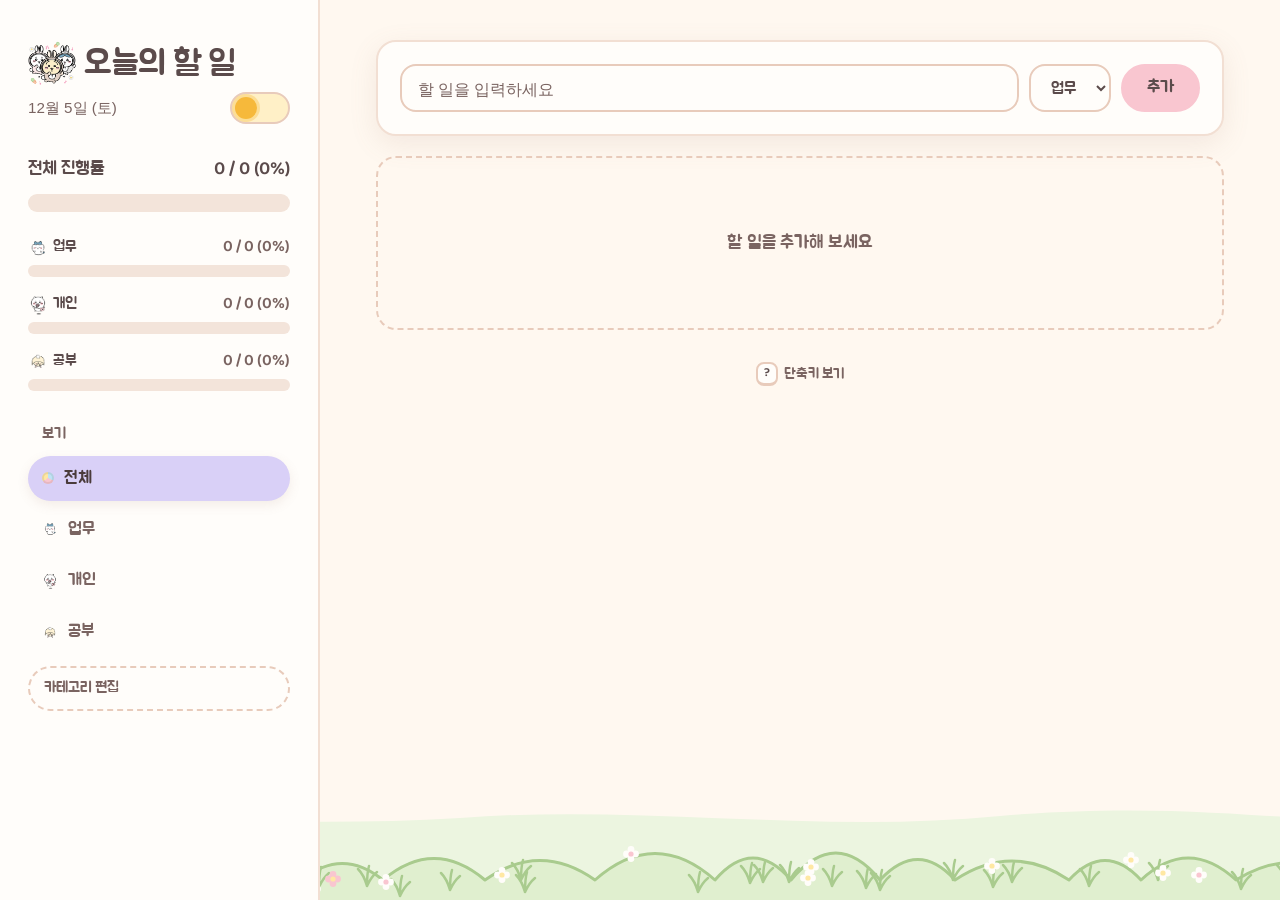
==== web_version/index.html @ c6fe7695 "할 일 관리 앱 v1.1 Co-Authored-By: Claude Opus 5.5 <noreply@anthropic.com>" ====
<!-- Created: 2026-11-02 15:47 -->
<!DOCTYPE html>
<html lang="ko">
<head>
  <meta charset="UTF-8">
  <meta name="viewport" content="width=device-width, initial-scale=1.0">
  <title>오늘의 할 일</title>
  <link rel="stylesheet" href="style.css">
  <!-- 새로고침 때 낮 화면이 번쩍이지 않도록 저장된 테마를 먼저 적용 -->
  <script>
    try {
      if (JSON.parse(localStorage.getItem("todo-app:v1")).settings.theme === "night") {
        document.documentElement.dataset.theme = "night";
      }
    } catch (e) {}
  </script>
</head>
<body>
  <!-- 밤하늘 장식 (화면 뒤, 클릭·스크린 리더 대상 아님) -->
  <div class="sky" aria-hidden="true">
    <span class="stars"></span>
    <span class="stars stars-twinkle"></span>
    <span class="stars stars-twinkle stars-twinkle-late"></span>
    <span class="moon"></span>
  </div>

  <!-- 낮 풀숲 장식 (화면 아래, 클릭·스크린 리더 대상 아님 · 밤에는 투명) -->
  <div class="meadow" aria-hidden="true">
    <svg class="meadow-art" viewBox="0 0 1440 170" preserveAspectRatio="xMidYMax slice" focusable="false">
      <path d="M0 112 C180 76 360 100 540 88 C720 74 900 104 1080 86 C1260 70 1380 94 1440 88 V180 H0 Z" style="fill:var(--color-meadow-back)"/>
      <path d="M-40 150 Q9 109 58 150 Q118 106 177 150 Q226 108 275 150 Q328 98 382 150 Q422 117 463 150 Q514 107 565 150 Q620 111 675 150 Q735 97 795 150 Q833 106 871 150 Q916 96 960 150 Q998 109 1035 150 Q1092 112 1149 150 Q1185 111 1221 150 Q1268 106 1316 150 Q1372 115 1427 150 Q1482 112 1536 150 V180 H-40 Z" style="fill:var(--color-meadow-front);stroke:var(--color-meadow-line);stroke-width:3;stroke-linejoin:round"/>
      <path d="M332 150 q-3 -11 -9 -17 M332 150 q0 -13 2 -20 M332 150 q4 -9 10 -14 M1092 152 q-3 -11 -9 -17 M1092 152 q0 -13 2 -20 M1092 152 q4 -9 10 -14 M131 151 q-3 -11 -9 -17 M131 151 q0 -13 2 -20 M131 151 q4 -9 10 -14 M399 157 q-3 -11 -9 -17 M399 157 q0 -13 2 -20 M399 157 q4 -9 10 -14 M1238 150 q-3 -11 -9 -17 M1238 150 q0 -13 2 -20 M1238 150 q4 -9 10 -14 M960 160 q-3 -11 -9 -17 M960 160 q0 -13 2 -20 M960 160 q4 -9 10 -14 M912 156 q-3 -11 -9 -17 M912 156 q0 -13 2 -20 M912 156 q4 -9 10 -14 M1073 157 q-3 -11 -9 -17 M1073 157 q0 -13 2 -20 M1073 157 q4 -9 10 -14 M1321 159 q-3 -11 -9 -17 M1321 159 q0 -13 2 -20 M1321 159 q4 -9 10 -14 M1033 150 q-3 -11 -9 -17 M1033 150 q0 -13 2 -20 M1033 150 q4 -9 10 -14 M1366 152 q-3 -11 -9 -17 M1366 152 q0 -13 2 -20 M1366 152 q4 -9 10 -14 M946 158 q-3 -11 -9 -17 M946 158 q0 -13 2 -20 M946 158 q4 -9 10 -14 M843 152 q-3 -11 -9 -17 M843 152 q0 -13 2 -20 M843 152 q4 -9 10 -14 M530 160 q-3 -11 -9 -17 M530 160 q0 -13 2 -20 M530 160 q4 -9 10 -14 M480 166 q-3 -11 -9 -17 M480 166 q0 -13 2 -20 M480 166 q4 -9 10 -14 M601 150 q-3 -11 -9 -17 M601 150 q0 -13 2 -20 M601 150 q4 -9 10 -14 M153 153 q-3 -11 -9 -17 M153 153 q0 -13 2 -20 M153 153 q4 -9 10 -14 M830 153 q-3 -11 -9 -17 M830 153 q0 -13 2 -20 M830 153 q4 -9 10 -14 M605 162 q-3 -11 -9 -17 M605 162 q0 -13 2 -20 M605 162 q4 -9 10 -14 M146 150 q-3 -11 -9 -17 M146 150 q0 -13 2 -20 M146 150 q4 -9 10 -14 M1412 150 q-3 -11 -9 -17 M1412 150 q0 -13 2 -20 M1412 150 q4 -9 10 -14 M447 156 q-3 -11 -9 -17 M447 156 q0 -13 2 -20 M447 156 q4 -9 10 -14 M117 165 q-3 -11 -9 -17 M117 165 q0 -13 2 -20 M117 165 q4 -9 10 -14 M778 162 q-3 -11 -9 -17 M778 162 q0 -13 2 -20 M778 162 q4 -9 10 -14 M869 152 q-3 -11 -9 -17 M869 152 q0 -13 2 -20 M869 152 q4 -9 10 -14 M1169 156 q-3 -11 -9 -17 M1169 156 q0 -13 2 -20 M1169 156 q4 -9 10 -14" style="fill:none;stroke:var(--color-meadow-line);stroke-width:2.5;stroke-linecap:round"/>
      <g style="fill:var(--color-meadow-flower)"><circle cx="582" cy="140.5" r="3.4"/><circle cx="586.5" cy="145" r="3.4"/><circle cx="582" cy="149.5" r="3.4"/><circle cx="577.5" cy="145" r="3.4"/></g><circle cx="582" cy="145" r="2.6" style="fill:var(--color-study)"/><g style="fill:var(--color-meadow-flower)"><circle cx="711" cy="119.5" r="3.4"/><circle cx="715.5" cy="124" r="3.4"/><circle cx="711" cy="128.5" r="3.4"/><circle cx="706.5" cy="124" r="3.4"/></g><circle cx="711" cy="124" r="2.6" style="fill:var(--color-personal)"/><g style="fill:var(--color-meadow-flower)"><circle cx="305" cy="134.5" r="3.4"/><circle cx="309.5" cy="139" r="3.4"/><circle cx="305" cy="143.5" r="3.4"/><circle cx="300.5" cy="139" r="3.4"/></g><circle cx="305" cy="139" r="2.6" style="fill:var(--color-study)"/><g style="fill:var(--color-meadow-flower)"><circle cx="52" cy="122.5" r="3.4"/><circle cx="56.5" cy="127" r="3.4"/><circle cx="52" cy="131.5" r="3.4"/><circle cx="47.5" cy="127" r="3.4"/></g><circle cx="52" cy="127" r="2.6" style="fill:var(--color-personal)"/><g style="fill:var(--color-meadow-flower)"><circle cx="393" cy="154.5" r="3.4"/><circle cx="397.5" cy="159" r="3.4"/><circle cx="393" cy="163.5" r="3.4"/><circle cx="388.5" cy="159" r="3.4"/></g><circle cx="393" cy="159" r="2.6" style="fill:var(--color-study)"/><g style="fill:var(--color-meadow-flower)"><circle cx="1072" cy="131.5" r="3.4"/><circle cx="1076.5" cy="136" r="3.4"/><circle cx="1072" cy="140.5" r="3.4"/><circle cx="1067.5" cy="136" r="3.4"/></g><circle cx="1072" cy="136" r="2.6" style="fill:var(--color-study)"/><g style="fill:var(--color-meadow-flower)"><circle cx="888" cy="143.5" r="3.4"/><circle cx="892.5" cy="148" r="3.4"/><circle cx="888" cy="152.5" r="3.4"/><circle cx="883.5" cy="148" r="3.4"/></g><circle cx="888" cy="148" r="2.6" style="fill:var(--color-study)"/><g style="fill:var(--color-meadow-flower)"><circle cx="891" cy="132.5" r="3.4"/><circle cx="895.5" cy="137" r="3.4"/><circle cx="891" cy="141.5" r="3.4"/><circle cx="886.5" cy="137" r="3.4"/></g><circle cx="891" cy="137" r="2.6" style="fill:var(--color-study)"/><g style="fill:var(--color-meadow-flower)"><circle cx="1243" cy="138.5" r="3.4"/><circle cx="1247.5" cy="143" r="3.4"/><circle cx="1243" cy="147.5" r="3.4"/><circle cx="1238.5" cy="143" r="3.4"/></g><circle cx="1243" cy="143" r="2.6" style="fill:var(--color-study)"/><g style="fill:var(--color-personal)"><circle cx="413" cy="144.5" r="3.4"/><circle cx="417.5" cy="149" r="3.4"/><circle cx="413" cy="153.5" r="3.4"/><circle cx="408.5" cy="149" r="3.4"/></g><circle cx="413" cy="149" r="2.6" style="fill:var(--color-study)"/><g style="fill:var(--color-meadow-flower)"><circle cx="1211" cy="125.5" r="3.4"/><circle cx="1215.5" cy="130" r="3.4"/><circle cx="1211" cy="134.5" r="3.4"/><circle cx="1206.5" cy="130" r="3.4"/></g><circle cx="1211" cy="130" r="2.6" style="fill:var(--color-study)"/><g style="fill:var(--color-meadow-flower)"><circle cx="466" cy="147.5" r="3.4"/><circle cx="470.5" cy="152" r="3.4"/><circle cx="466" cy="156.5" r="3.4"/><circle cx="461.5" cy="152" r="3.4"/></g><circle cx="466" cy="152" r="2.6" style="fill:var(--color-personal)"/><g style="fill:var(--color-meadow-flower)"><circle cx="1279" cy="140.5" r="3.4"/><circle cx="1283.5" cy="145" r="3.4"/><circle cx="1279" cy="149.5" r="3.4"/><circle cx="1274.5" cy="145" r="3.4"/></g><circle cx="1279" cy="145" r="2.6" style="fill:var(--color-personal)"/><g style="fill:var(--color-meadow-flower)"><circle cx="180" cy="123.5" r="3.4"/><circle cx="184.5" cy="128" r="3.4"/><circle cx="180" cy="132.5" r="3.4"/><circle cx="175.5" cy="128" r="3.4"/></g><circle cx="180" cy="128" r="2.6" style="fill:var(--color-study)"/>
    </svg>
  </div>

  <div class="app">
    <!-- 왼쪽 사이드바: 헤더 · 진행률 · 필터 -->
    <aside class="sidebar">
      <header class="app-header">
        <h1 class="app-title"><span class="title-icon" id="title-icon"></span>오늘의 할 일</h1>
        <time class="today" id="today"></time>
        <button type="button" class="theme-switch" id="theme-switch" role="switch"
                aria-checked="false" aria-label="밤 모드">
          <span class="theme-switch-thumb" aria-hidden="true"></span>
        </button>
      </header>

      <section class="progress" aria-labelledby="progress-title">
        <div class="progress-head">
          <h2 class="section-title" id="progress-title">전체 진행률</h2>
          <p class="progress-text" id="progress-text">0 / 0 (0%)</p>
        </div>
        <div class="bar bar-total" role="progressbar" aria-label="전체 진행률"
             aria-valuemin="0" aria-valuemax="100" aria-valuenow="0">
          <div class="bar-fill" id="progress-fill" style="width: 0%"></div>
        </div>

        <ul class="category-progress"></ul>
      </section>

      <nav class="filters" aria-label="카테고리 필터">
        <p class="nav-title" aria-hidden="true">보기</p>
        <button type="button" class="filter-btn is-active" data-filter="all" aria-pressed="true">전체</button>
        <!-- 카테고리 탭은 app.js가 이 버튼 앞에 그린다 -->
        <button type="button" class="filter-edit" id="category-open">카테고리 편집</button>
      </nav>
    </aside>

    <!-- 오른쪽 본문: 입력 · 목록 -->
    <main class="main">
      <div class="main-inner">
        <!-- localStorage를 쓸 수 없을 때만 표시 -->
        <p class="banner" id="storage-banner" role="alert" hidden>이 브라우저에서는 데이터가 저장되지 않습니다</p>

        <section class="card" aria-label="할 일 추가">
          <form class="todo-form" id="todo-form">
            <label for="todo-input" class="visually-hidden">할 일</label>
            <input type="text" id="todo-input" class="todo-input"
                   maxlength="100" placeholder="할 일을 입력하세요" autocomplete="off">

            <label for="todo-category" class="visually-hidden">카테고리</label>
            <select id="todo-category" class="todo-select"></select>

            <button type="submit" class="btn btn-primary">추가</button>
          </form>
        </section>

        <section aria-label="할 일 목록">
          <ul class="todo-list" id="todo-list"></ul>
        </section>
        <button type="button" class="shortcut-hint" id="help-open"><kbd>?</kbd> 단축키 보기</button>

      </div>
    </main>
  </div>

  <!-- 단축키 도움말 (? 키 또는 아래 안내 버튼으로 열기) -->
  <dialog class="help-dialog" id="help-dialog" aria-labelledby="help-title">
    <div class="help-head">
      <h2 class="help-title" id="help-title">키보드 단축키</h2>
      <button type="button" class="btn btn-ghost" id="help-close">닫기</button>
    </div>
    <table class="shortcut-table">
      <thead>
        <tr>
          <th scope="col">키</th>
          <th scope="col">동작</th>
        </tr>
      </thead>
      <tbody id="shortcut-rows"></tbody>
    </table>
  </dialog>

  <!-- 카테고리 편집 (추가·이름 바꾸기·삭제, 최대 5개) -->
  <dialog class="help-dialog category-dialog" id="category-dialog" aria-labelledby="category-title">
    <div class="help-head">
      <h2 class="help-title" id="category-title">카테고리 편집</h2>
      <button type="button" class="btn btn-ghost" id="category-close">닫기</button>
    </div>
    <p class="category-note" id="category-note"></p>
    <ul class="category-list" id="category-list"></ul>
    <form class="category-add" id="category-add-form">
      <label for="category-add-input" class="visually-hidden">새 카테고리 이름</label>
      <input type="text" id="category-add-input" class="todo-input" maxlength="10"
             placeholder="새 카테고리 이름" autocomplete="off">
      <button type="submit" class="btn btn-primary" id="category-add-button">추가</button>
    </form>
    <p class="category-error" id="category-error" role="alert" hidden></p>
  </dialog>

  <!-- 화면 아래 안내들 -->
  <div class="toast-stack">
    <!-- 삭제 되돌리기 (5초) -->
    <div class="toast toast-undo" id="undo-toast" role="status" aria-live="polite" hidden>
      <span>삭제했습니다 ·</span>
      <button type="button" class="toast-button" id="undo-button">되돌리기 (Ctrl+Z)</button>
    </div>
    <!-- 잠깐 보였다 사라지는 안내 (저장 실패 등) -->
    <div class="toast" id="toast" role="status" aria-live="polite" hidden></div>
  </div>

  <script src="app.js" defer></script>
</body>
</html>
---- web_version/style.css ----
/* Created: 2026-11-02 15:47 */

/* 데스크톱 전체 화면용 레이아웃
   - 1024px 이상: 왼쪽 사이드바(헤더·진행률·필터) + 오른쪽 본문(입력·목록)
   - 900~1023px: 사이드바 폭만 줄임
   - 899px 이하: 위에서 아래로 쌓는 한 줄 레이아웃 */

/* ============================================================
   말랑하고 따뜻한 동화풍 테마
   - 색상은 모두 :root 변수(역할 이름). 다크 모드는 이 변수만 덮어쓰면 된다.
   - 글자/배경 조합은 모두 명도 대비 4.5:1 이상.
   ============================================================ */

@font-face {
  font-family: "Jua";
  src: url("fonts/Jua-Regular.woff2") format("woff2");
  font-weight: 400;
  font-style: normal;
  font-display: swap;
}

/* 영문·숫자·기본 문장부호 전용 (Baloo 2 SemiBold를 라틴 범위만 잘라 18KB로 넣었다).
   - Jua(굵기 1개)와 함께 쓰이므로 font-weight 400 자리에 등록한다.
   - size-adjust: Baloo 2는 대문자 높이가 Jua의 영문보다 작아(0.615 vs 0.712em) 키워 맞춘다.
   - ascent/descent/line-gap-override: Baloo 2의 세로 여백(1.6em)이 Jua(1.0em)보다 훨씬 커서
     영문만 있는 줄이 아래로 처지거나 줄 높이가 흔들리지 않도록 Jua와 같게 맞춘다. */
@font-face {
  font-family: "Baloo 2";
  src: url("fonts/Baloo2-SemiBold-Latin.woff2") format("woff2");
  font-weight: 400;
  font-style: normal;
  font-display: swap;
  unicode-range: U+0020-007E, U+00A0-00FF, U+2013-2014, U+2018-201A, U+201C-201E, U+2022, U+2026;
  size-adjust: 108%;
  /* override 값에도 size-adjust가 곱해지므로 1.08로 나눠 둔다 → 실제로 Jua와 같은 0.8em / 0.2em */
  ascent-override: 74.07%;
  descent-override: 18.52%;
  line-gap-override: 0%;
}

/* 할 일 내용용 영문 (Baloo 2 Regular, 라틴 범위만 18KB).
   내용의 한글은 읽기 편한 시스템 고딕(보통 굵기)이므로, 굵기를 맞춰 Regular를 따로 쓴다.
   - size-adjust 110%: 소문자 높이를 시스템 고딕과 맞춘다(Baloo 2는 그대로 쓰면 작아 보인다).
   - override: 시스템 고딕(Mac 기준 0.97em / 0.21em)과 같은 줄 위치가 되도록 1.1로 나눈 값. */
@font-face {
  font-family: "Baloo 2 Text";
  src: url("fonts/Baloo2-Regular-Latin.woff2") format("woff2");
  font-weight: 400;
  font-style: normal;
  font-display: swap;
  unicode-range: U+0020-007E, U+00A0-00FF, U+2013-2014, U+2018-201A, U+201C-201E, U+2022, U+2026;
  size-adjust: 110%;
  ascent-override: 88.18%;
  descent-override: 19.09%;
  line-gap-override: 0%;
}

:root {
  color-scheme: light;

  /* 바탕 */
  --color-bg: #fff8f0;              /* 크림색 페이지 배경 */
  --color-surface: #fffdfa;         /* 카드 */
  --color-surface-soft: #fff1e6;    /* 탭 바탕, 호버 */

  /* 글자 */
  --color-text: #5b4b4b;            /* 본문 (bg 대비 7.8:1) */
  --color-text-muted: #7a6461;      /* 보조 글자 (surface-soft 대비 5.0:1) */
  --color-text-on-accent: #5b4b4b;  /* 분홍 버튼 위 글자 (5.5:1) */
  --color-text-on-category: #4a3b3b;/* 카테고리 배지 위 글자 (7.1:1 이상) */

  /* 선 · 그림자 */
  --color-border: #f2dfd3;
  --color-border-strong: #e8cbbb;   /* 입력창 테두리 */
  --color-shadow: rgba(160, 112, 96, 0.12);

  /* 포인트 */
  --color-accent: #f9c6d0;          /* 연분홍: 주요 버튼, 선택된 탭 */
  --color-accent-hover: #fbd6dd;
  --color-accent-strong: #c9607a;   /* 포커스 링, 체크박스 (글자 아님, 3:1 이상) */
  --color-on-accent-strong: #ffffff;/* 체크 표시 */

  /* 카테고리 (진행 막대·배지 공통) */
  --color-work: #bfe3f5;            /* 하늘색 */
  --color-personal: #f9c6d0;        /* 연분홍 */
  --color-study: #ffe8a3;           /* 버터 노랑 */
  --color-extra1: #ffd6b8;          /* 새 카테고리 1 (살구) */
  --color-extra2: #cfe5c4;          /* 새 카테고리 2 (세이지) */

  /* 진행 막대 */
  --color-progress-track: #f3e4da;
  --color-progress-fill: #f4a9ba;   /* 전체 진행률 */
  --color-progress-edge: rgba(91, 75, 75, 0.12); /* 파스텔 막대 윤곽 */

  /* 상태 */
  --color-danger: #b4233c;          /* 빈 값 경고 테두리, 삭제 호버 글자 (6.1:1) */
  --color-danger-soft: rgba(180, 35, 60, 0.15);
  --color-banner-bg: #ffe8a3;
  --color-banner-border: #f5d37a;
  --color-banner-text: #5b4b4b;
  --color-toast-bg: #5b4b4b;
  --color-toast-text: #fff8f0;

  /* 키보드 선택 항목 테두리 (배경 대비 5.3:1) */
  --color-selected: #6d55c7;
  /* 단축키 도움말 */
  --color-dialog-bg: #fffdfa;
  --color-backdrop: rgba(91, 75, 75, 0.35);

  /* 낮 풀숲 (보조 글자가 겹쳐도 4.5:1 이상인 옅은 연두) */
  --color-meadow-back: #ecf5e0;
  --color-meadow-front: #e0efcf;
  --color-meadow-line: #a9cb8e;
  --color-meadow-flower: #fffdfa;
  --meadow-opacity: 1;

  /* 전체 탭 (라벤더) */
  --color-all: #d9d0f7;
  /* PNG 아이콘 (밤에는 살짝 차분하게) */
  --icon-filter: none;

  /* 진행 막대 빛 (낮에는 없음) */
  --color-progress-glow: transparent;

  /* 낮/밤 스위치 */
  --color-switch-track: #fff0c7;
  --color-sun: #f6b93b;
  --color-sun-glow: rgba(246, 185, 59, 0.35);
  --switch-thumb-bg: var(--color-sun);
  --switch-thumb-shadow: 0 0 0 3px var(--color-sun-glow);
  --switch-thumb-x: 0px;

  /* 밤하늘 장식 (낮에는 투명) */
  --color-sky-top: #1b2245;
  --color-sky-mid: #2e3a6b;
  --color-sky-bottom: #4a4e8c;
  --color-star: #fff7d6;
  --color-moon: #fff1c1;
  --color-moon-glow: rgba(255, 241, 193, 0.45);
  --sky-opacity: 0;
  --twinkle-state: paused;

  /* 낮 ↔ 밤 색 전환 */
  --theme-transition: background-color 0.6s ease, color 0.6s ease, border-color 0.6s ease,
    box-shadow 0.6s ease;

  /* 폰트 */
  /* 영문·숫자는 Baloo 2, 한글은 Jua, 둘 다 없으면 대체 폰트 */
  --font-round: "Baloo 2", "Jua", "NanumSquareRound", "Nanum Square Round", "Apple SD Gothic Neo",
    "Malgun Gothic", sans-serif;
  --font-body: -apple-system, BlinkMacSystemFont, "Apple SD Gothic Neo", "Malgun Gothic",
    "Noto Sans KR", "Segoe UI", sans-serif;
  /* 할 일 내용: 영문·숫자는 Baloo 2 Regular, 한글은 시스템 고딕 */
  --font-content: "Baloo 2 Text", -apple-system, BlinkMacSystemFont, "Apple SD Gothic Neo",
    "Malgun Gothic", "Noto Sans KR", "Segoe UI", sans-serif;

  /* 모양 */
  --radius: 20px;
  --radius-sm: 16px;
  --radius-pill: 999px;
  --border-width: 2px;
  --shadow: 0 8px 28px var(--color-shadow);
  --gap: 18px;
  --sidebar-width: 320px;
}

/* ============================================================
   밤하늘 모드: 위의 변수만 덮어쓴다 (컴포넌트 색 하드코딩 없음)
   - 글자 대비는 반투명 카드가 가장 밝은 하늘(#4A4E8C) 위에 있을 때도 4.5:1 이상
   ============================================================ */

[data-theme="night"] {
  color-scheme: dark;

  --color-bg: #1b2245;
  --color-surface: rgba(30, 38, 78, 0.82);       /* 반투명 짙은 남색 카드 */
  --color-surface-soft: rgba(52, 60, 110, 0.78);

  --color-text: #fff3e0;                          /* 크림색 (카드 위 11.9:1 이상) */
  --color-text-muted: #cbc3e8;                    /* 연보라 회색 (최저 4.5:1) */
  --color-text-on-accent: #1f2347;                /* 8.0:1 */
  --color-text-on-category: #1f2347;              /* 8.0:1 이상 */

  --color-border: rgba(190, 178, 245, 0.35);      /* 연보라 */
  --color-border-strong: #8f86c9;
  --color-shadow: rgba(8, 10, 30, 0.45);

  --color-accent: #e3afc2;
  --color-accent-hover: #ebc1d0;
  --color-accent-strong: #f0c3d4;
  --color-on-accent-strong: #1b2245;

  /* 낮보다 살짝 차분한 파스텔 */
  --color-work: #a9cde3;
  --color-personal: #e3afc2;
  --color-study: #ead596;
  --color-extra1: #e8bfa3;
  --color-extra2: #abc9a6;

  --color-progress-track: rgba(255, 255, 255, 0.1);
  --color-progress-fill: #e3afc2;
  --color-progress-edge: rgba(255, 255, 255, 0.22);
  --color-progress-glow: rgba(227, 175, 194, 0.45);

  --color-danger: #ffa3b5;                        /* 7.0:1 */
  --color-danger-soft: rgba(255, 163, 181, 0.22);
  --color-banner-bg: #3a3f72;
  --color-banner-border: #ead596;
  --color-banner-text: #fff3e0;
  --color-toast-bg: #fff3e0;
  --color-toast-text: #1b2245;

  --color-selected: #ffe08a;                      /* 버터빛 (5.9:1 이상) */
  --color-dialog-bg: #1e264e;                     /* 도움말은 불투명하게 (글자 13.3:1) */
  --color-backdrop: rgba(8, 10, 30, 0.6);

  --color-all: #b9b0e8;
  --meadow-opacity: 0;
  --icon-filter: brightness(0.9) saturate(0.9);

  --color-switch-track: #343c6e;
  --switch-thumb-bg: transparent;
  --switch-thumb-shadow: inset -7px -3px 0 0 var(--color-moon);  /* 초승달 */
  --switch-thumb-x: 28px;

  --sky-opacity: 1;
  --twinkle-state: running;
}

*,
*::before,
*::after {
  box-sizing: border-box;
}

body {
  margin: 0;
  background: var(--color-bg);
  color: var(--color-text);
  font-family: var(--font-body);
  font-size: 16px;
  line-height: 1.5;
}

button,
input,
select {
  font: inherit;
  color: inherit;
}

::placeholder {
  color: var(--color-text-muted);
  opacity: 1;
}

.visually-hidden {
  position: absolute;
  width: 1px;
  height: 1px;
  margin: -1px;
  padding: 0;
  overflow: hidden;
  clip: rect(0 0 0 0);
  white-space: nowrap;
  border: 0;
}

/* display 지정이 hidden 속성을 덮어쓰지 않도록 */
[hidden] {
  display: none !important;
}

/* 낮 ↔ 밤 색이 0.6초 동안 부드럽게 바뀌도록 (개별 transition이 있는 요소는 아래에서 따로 지정) */
*,
*::before,
*::after {
  transition: var(--theme-transition);
}

/* ---------- 밤하늘 장식 레이어 ---------- */

.sky {
  position: fixed;
  inset: 0;
  z-index: -1;
  overflow: hidden;
  pointer-events: none;
  background: linear-gradient(180deg, var(--color-sky-top) 0%, var(--color-sky-mid) 55%,
    var(--color-sky-bottom) 100%);
  opacity: var(--sky-opacity);
  transition: opacity 0.6s ease;
}

/* 2px 점 하나에 box-shadow로 별을 흩뿌린다 */
.stars {
  position: absolute;
  top: 0;
  left: 0;
  width: 2px;
  height: 2px;
  border-radius: 50%;
  box-shadow:
    32.7vw 15.5vh 0 0.5px var(--color-star),
    5.7vw 79.8vh 0 0 var(--color-star),
    36.8vw 6.6vh 0 0.5px var(--color-star),
    22.0vw 9.3vh 0 0 var(--color-star),
    7.8vw 9.7vh 0 0 var(--color-star),
    6.8vw 55.3vh 0 0 var(--color-star),
    62.8vw 57.0vh 0 0 var(--color-star),
    57.6vw 39.1vh 0 0 var(--color-star),
    5.6vw 83.4vh 0 0 var(--color-star),
    42.1vw 52.9vh 0 0.5px var(--color-star),
    31.2vw 79.3vh 0 0 var(--color-star),
    11.1vw 55.8vh 0 0 var(--color-star),
    37.5vw 53.6vh 0 0 var(--color-star),
    56.3vw 60.4vh 0 0 var(--color-star),
    67.7vw 42.0vh 0 0 var(--color-star),
    46.6vw 89.7vh 0 0 var(--color-star),
    30.4vw 77.3vh 0 0.5px var(--color-star),
    77.4vw 8.9vh 0 0 var(--color-star),
    52.5vw 85.0vh 0 0.5px var(--color-star),
    45.0vw 59.5vh 0 0 var(--color-star),
    12.6vw 41.1vh 0 0 var(--color-star),
    15.9vw 47.9vh 0 0 var(--color-star),
    95.3vw 8.5vh 0 0.5px var(--color-star),
    57.2vw 85.0vh 0 0 var(--color-star),
    34.3vw 34.6vh 0 0 var(--color-star),
    57.8vw 44.8vh 0 0 var(--color-star),
    93.6vw 46.5vh 0 0.5px var(--color-star),
    7.4vw 71.2vh 0 0 var(--color-star),
    64.4vw 96.3vh 0 0 var(--color-star),
    28.9vw 38.0vh 0 0.5px var(--color-star),
    35.0vw 91.3vh 0 0 var(--color-star),
    17.5vw 12.2vh 0 0 var(--color-star),
    22.4vw 28.6vh 0 0.5px var(--color-star),
    25.3vw 38.5vh 0 0 var(--color-star),
    8.9vw 44.1vh 0 0.5px var(--color-star),
    28.2vw 14.1vh 0 0 var(--color-star),
    85.7vw 27.7vh 0 0 var(--color-star),
    97.7vw 66.5vh 0 0 var(--color-star),
    94.9vw 15.5vh 0 0 var(--color-star),
    15.8vw 64.2vh 0 0 var(--color-star),
    48.5vw 57.6vh 0 0 var(--color-star),
    28.6vw 15.0vh 0 0.5px var(--color-star),
    37.2vw 55.4vh 0 0 var(--color-star),
    68.7vw 50.5vh 0 0.5px var(--color-star),
    65.2vw 72.0vh 0 0 var(--color-star),
    89.2vw 75.9vh 0 0.5px var(--color-star);
}

.stars-twinkle {
  box-shadow:
    79.2vw 38.7vh 0 1px var(--color-star),
    39.6vw 47.2vh 0 1px var(--color-star),
    7.1vw 7.5vh 0 0.5px var(--color-star),
    44.2vw 11.6vh 0 0.5px var(--color-star),
    11.0vw 55.4vh 0 0.5px var(--color-star),
    94.0vw 59.9vh 0 0.5px var(--color-star),
    86.7vw 60.0vh 0 0.5px var(--color-star),
    63.2vw 92.7vh 0 1px var(--color-star),
    47.5vw 12.1vh 0 1px var(--color-star),
    98.3vw 45.7vh 0 1px var(--color-star);
  animation: twinkle 3.2s ease-in-out infinite alternate;
  animation-play-state: var(--twinkle-state);
}

.stars-twinkle-late {
  box-shadow:
    31.6vw 14.8vh 0 1px var(--color-star),
    73.6vw 46.9vh 0 0.5px var(--color-star),
    51.6vw 20.7vh 0 1px var(--color-star),
    15.4vw 53.1vh 0 0.5px var(--color-star),
    75.3vw 29.6vh 0 0.5px var(--color-star),
    69.2vw 26.1vh 0 1px var(--color-star),
    90.0vw 35.1vh 0 0.5px var(--color-star),
    53.2vw 75.8vh 0 1px var(--color-star),
    63.4vw 59.9vh 0 0.5px var(--color-star);
  animation-duration: 4.6s;
  animation-delay: -2s;
}

@keyframes twinkle {
  from { opacity: 1; }
  to { opacity: 0.2; }
}

/* 초승달: 투명한 원의 그림자만 보이게 해서 깎인 모양을 만든다 */
.moon {
  position: absolute;
  top: 6px;
  right: 22px;
  width: 40px;
  height: 40px;
  border-radius: 50%;
  box-shadow: 11px 6px 0 0 var(--color-moon);
  filter: drop-shadow(0 0 14px var(--color-moon-glow));
}

/* ---------- 낮/밤 스위치 ---------- */

.theme-switch {
  grid-area: switch;
  position: relative;
  flex: 0 0 auto;
  width: 60px;
  height: 32px;
  padding: 0;
  background: var(--color-switch-track);
  border: var(--border-width) solid var(--color-border-strong);
  border-radius: var(--radius-pill);
  cursor: pointer;
  transition: var(--theme-transition), transform 0.15s ease;
}

.theme-switch:hover {
  transform: scale(1.06);
}

/* 낮에는 해, 밤에는 초승달 */
.theme-switch-thumb {
  position: absolute;
  top: 3px;
  left: 3px;
  width: 22px;
  height: 22px;
  border-radius: 50%;
  background: var(--switch-thumb-bg);
  box-shadow: var(--switch-thumb-shadow);
  transform: translateX(var(--switch-thumb-x));
  transition: transform 0.3s ease, background-color 0.6s ease, box-shadow 0.6s ease;
}


/* 둥근 폰트를 쓰는 곳 (Jua는 굵기가 하나뿐이라 가짜 굵게를 막는다) */
.app-title,
.section-title,
.progress-text,
.cat-label,
.btn,
.filter-btn,
.badge,
.todo-select,
.todo-edit-select,
.todo-empty,
.nav-title,
.banner,
.toast {
  font-family: var(--font-round);
  font-weight: 400;
}

/* 할 일 내용 (목록·입력창·수정 입력창이 같은 글꼴로 보이도록) */
.todo-text,
.todo-input,
.todo-edit-input {
  font-family: var(--font-content);
}

/* ---------- 전체 레이아웃 ---------- */

.app {
  display: grid;
  grid-template-columns: var(--sidebar-width) minmax(0, 1fr);
  min-height: 100vh;
}

.sidebar {
  position: sticky;
  top: 0;
  height: 100vh;
  overflow-y: auto;
  display: flex;
  flex-direction: column;
  gap: 32px;
  padding: 40px 28px;
  background: var(--color-surface);
  border-right: var(--border-width) solid var(--color-border);
}

.main {
  padding: 40px 56px 64px;
}

.main-inner {
  max-width: 1040px;
  margin: 0 auto;
  display: flex;
  flex-direction: column;
  gap: 20px;
}

.card {
  background: var(--color-surface);
  border: var(--border-width) solid var(--color-border);
  border-radius: var(--radius);
  box-shadow: var(--shadow);
  padding: 22px;
}

/* ---------- 사이드바: 헤더 ---------- */

.app-header {
  display: grid;
  grid-template-columns: minmax(0, 1fr) auto;
  grid-template-areas:
    "title switch"
    "date  date";
  align-items: center;
  gap: 4px 12px;
}

.app-title {
  grid-area: title;
}

.today {
  grid-area: date;
}

.app-title {
  margin: 0;
  font-size: 2.1rem;
  line-height: 1.2;
  letter-spacing: -0.01em;
}

.today {
  color: var(--color-text-muted);
  font-size: 0.95rem;
}

/* ---------- 사이드바: 진행률 ---------- */

.progress-head {
  display: flex;
  align-items: baseline;
  justify-content: space-between;
  gap: 12px;
  margin-bottom: 12px;
}

.section-title {
  margin: 0;
  font-size: 1.1rem;
}

.progress-text {
  margin: 0;
  font-size: 1.1rem;
  font-variant-numeric: tabular-nums;
}

.bar {
  width: 100%;
  background: var(--color-progress-track);
  border-radius: var(--radius-pill);
  box-shadow: 0 0 12px var(--color-progress-glow);
  overflow: hidden;
}

.bar-total {
  height: 18px;
}

.bar-small {
  height: 12px;
}

.bar-fill {
  height: 100%;
  background: var(--color-progress-fill);
  border-radius: inherit;
  box-shadow: inset 0 0 0 2px var(--color-progress-edge);
  transition: width 0.4s ease, var(--theme-transition);
}

.category-progress {
  list-style: none;
  margin: 24px 0 0;
  padding: 0;
  display: flex;
  flex-direction: column;
  gap: 16px;
}

.cat-label {
  display: flex;
  flex-wrap: wrap;
  justify-content: space-between;
  gap: 4px;
  margin-bottom: 6px;
  font-size: 0.95rem;
}

.cat-count {
  color: var(--color-text-muted);
  font-variant-numeric: tabular-nums;
}


/* ---------- 사이드바: 필터 ---------- */

.filters {
  display: flex;
  flex-direction: column;
  gap: 6px;
}

.nav-title {
  margin: 0 0 4px;
  padding: 0 14px;
  color: var(--color-text-muted);
  font-family: var(--font-round);
  font-size: 0.95rem;
}

.filter-btn {
  display: flex;
  align-items: center;
  gap: 10px;
  width: 100%;
  padding: 10px 14px;
  border: 0;
  border-radius: var(--radius-pill);
  background: transparent;
  color: var(--color-text-muted);
  font-size: 1.05rem;
  text-align: left;
  cursor: pointer;
  transition: transform 0.15s ease, background-color 0.15s ease, color 0.15s ease,
    border-color 0.6s ease, box-shadow 0.6s ease;
}

/* 필터 앞 색 동그라미 */
.filter-btn::before {
  content: "";
  flex: 0 0 auto;
  width: 12px;
  height: 12px;
  border-radius: 50%;
  background: var(--color-progress-fill);
  box-shadow: inset 0 0 0 2px var(--color-progress-edge);
}

/* "전체"는 세 카테고리 색을 나눠 담은 동그라미 */
.filter-btn[data-filter="all"]::before {
  background: conic-gradient(var(--color-work) 0 33%, var(--color-personal) 0 66%, var(--color-study) 0);
}
.filter-btn[data-filter="work"]::before { background: var(--color-work); }
.filter-btn[data-filter="personal"]::before { background: var(--color-personal); }
.filter-btn[data-filter="study"]::before { background: var(--color-study); }

.filter-btn:hover {
  background: var(--color-surface-soft);
  color: var(--color-text);
  transform: scale(1.03);
}

.filter-btn.is-active {
  background: var(--color-accent);
  color: var(--color-text-on-accent);
  box-shadow: 0 4px 12px var(--color-shadow);
}

/* 카테고리 탭은 선택되면 그 카테고리 색으로 (배지·진행 막대와 같은 색, 글자 대비 7:1 이상) */
/* 전체 탭은 카테고리 색과 겹치지 않는 라벤더 (글자 대비 7:1 이상) */
.filter-btn.is-active[data-filter="all"] {
  background: var(--color-all);
  color: var(--color-text-on-category);
}




/* ---------- 3. 입력 ---------- */

.todo-form {
  display: flex;
  gap: 10px;
}

.todo-input,
.todo-select {
  height: 48px;
  padding: 0 16px;
  background: var(--color-surface);
  border: var(--border-width) solid var(--color-border-strong);
  border-radius: var(--radius-sm);
}

.todo-input {
  flex: 1;
  min-width: 0;
}

.todo-select {
  flex: 0 0 auto;
  cursor: pointer;
}

/* 빈 값 입력 강조 */
.todo-input.is-invalid {
  border-color: var(--color-danger);
  box-shadow: 0 0 0 4px var(--color-danger-soft);
}

/* ---------- 버튼 공통 ---------- */

.btn {
  border: var(--border-width) solid transparent;
  border-radius: var(--radius-pill);
  cursor: pointer;
  white-space: nowrap;
  transition: transform 0.15s ease, background-color 0.15s ease, color 0.15s ease,
    border-color 0.6s ease, box-shadow 0.6s ease;
}

.btn:hover {
  transform: scale(1.05);
}

.btn:active {
  transform: scale(0.97);
}

.btn-primary {
  flex: 0 0 auto;
  height: 48px;
  padding: 0 24px;
  background: var(--color-accent);
  border-color: var(--color-accent);
  color: var(--color-text-on-accent);
  font-size: 1.05rem;
}

.btn-primary:hover {
  background: var(--color-accent-hover);
}

.btn-ghost {
  padding: 4px 12px;
  background: transparent;
  color: var(--color-text-muted);
  font-size: 0.9rem;
}

.btn-ghost:hover {
  background: var(--color-surface-soft);
  color: var(--color-text);
}

.btn-delete:hover {
  color: var(--color-danger);
}

/* ---------- 5. 할 일 목록 ---------- */

.todo-list {
  list-style: none;
  margin: 0;
  padding: 0;
  display: flex;
  flex-direction: column;
  gap: 10px;
}

.todo-item {
  display: flex;
  align-items: center;
  gap: 12px;
  padding: 14px 14px 14px 18px;
  background: var(--color-surface);
  border: var(--border-width) solid var(--color-border);
  border-radius: var(--radius);
  box-shadow: var(--shadow);
}

/* 체크박스: 둥근 말랑 상자 */
.todo-check {
  appearance: none;
  flex: 0 0 auto;
  display: grid;
  place-content: center;
  width: 24px;
  height: 24px;
  margin: 0;
  background: var(--color-surface);
  border: var(--border-width) solid var(--color-border-strong);
  border-radius: 9px;
  cursor: pointer;
  transition: background-color 0.15s ease, border-color 0.15s ease;
}

.todo-check::before {
  content: "";
  width: 12px;
  height: 12px;
  background: var(--color-on-accent-strong);
  clip-path: polygon(14% 52%, 0 66%, 38% 100%, 100% 26%, 86% 12%, 38% 72%);
  transform: scale(0);
  transition: transform 0.15s ease;
}

.todo-check:hover {
  border-color: var(--color-accent-strong);
}

.todo-check:checked {
  background: var(--color-accent-strong);
  border-color: var(--color-accent-strong);
}

.todo-check:checked::before {
  transform: scale(1);
}

/* 방금 완료한 체크박스는 render 후 포커스를 받으므로 그때만 통통 튄다 */
.todo-check:checked:focus {
  animation: check-pop 0.28s ease-out;
}

@keyframes check-pop {
  0% { transform: scale(1); }
  40% { transform: scale(1.25); }
  70% { transform: scale(0.92); }
  100% { transform: scale(1); }
}

.todo-text {
  flex: 1;
  min-width: 0;
  overflow-wrap: anywhere;
  cursor: text;
}

.badge {
  flex: 0 0 auto;
  padding: 3px 12px;
  border-radius: var(--radius-pill);
  color: var(--color-text-on-category);
  font-size: 0.85rem;
}


.todo-actions {
  flex: 0 0 auto;
  display: flex;
  gap: 2px;
}

/* 완료 상태 */
.todo-item.is-done {
  background: var(--color-bg);
  box-shadow: none;
}

.todo-item.is-done .todo-text {
  color: var(--color-text-muted);
  text-decoration: line-through;
  text-decoration-thickness: 2px;
}

/* 편집 모드 */
.todo-item.is-editing {
  border-color: var(--color-accent);
}

.todo-edit-input,
.todo-edit-select {
  height: 40px;
  padding: 0 14px;
  background: var(--color-surface);
  border: var(--border-width) solid var(--color-border-strong);
  border-radius: var(--radius-sm);
}

.todo-edit-input {
  flex: 1;
  min-width: 0;
}

.todo-edit-select {
  flex: 0 0 auto;
  cursor: pointer;
}

/* 빈 목록 안내 */
.todo-empty {
  padding: 72px 16px;
  border: var(--border-width) dashed var(--color-border-strong);
  border-radius: var(--radius);
  text-align: center;
  color: var(--color-text-muted);
  font-size: 1.1rem;
}

/* ---------- 포커스 표시 ---------- */

.todo-input:focus,
.todo-select:focus,
.todo-edit-input:focus,
.todo-edit-select:focus,
.btn:focus-visible,
.filter-btn:focus-visible,
.theme-switch:focus-visible,
.todo-check:focus-visible {
  outline: 3px solid var(--color-accent-strong);
  outline-offset: 2px;
}

.todo-input.is-invalid:focus {
  outline-color: var(--color-danger);
}

/* ---------- 안내 ---------- */

.banner {
  margin: 0;
  padding: 12px 18px;
  background: var(--color-banner-bg);
  border: var(--border-width) solid var(--color-banner-border);
  border-radius: var(--radius);
  color: var(--color-banner-text);
}

/* 화면 아래 안내들을 위아래로 쌓는다 */
.toast-stack {
  position: fixed;
  left: 50%;
  bottom: 24px;
  transform: translateX(-50%);
  width: max-content;
  max-width: calc(100% - 32px);
  display: flex;
  flex-direction: column;
  align-items: center;
  gap: 8px;
  z-index: 10;
  pointer-events: none;
}

.toast {
  padding: 10px 20px;
  background: var(--color-toast-bg);
  color: var(--color-toast-text);
  border-radius: var(--radius-pill);
  box-shadow: var(--shadow);
  pointer-events: auto;
}

/* 삭제 되돌리기 안내 */
.toast-undo {
  display: flex;
  align-items: center;
  flex-wrap: wrap;
  justify-content: center;
  gap: 4px 10px;
  padding: 8px 10px 8px 20px;
}

.toast-button {
  padding: 4px 14px;
  background: transparent;
  border: var(--border-width) solid var(--color-toast-text);
  border-radius: var(--radius-pill);
  color: var(--color-toast-text);
  font-family: var(--font-round);
  cursor: pointer;
  transition: transform 0.15s ease;
}

.toast-button:hover {
  transform: scale(1.05);
}

.toast-button:focus-visible {
  outline: 3px solid var(--color-toast-text);
  outline-offset: 2px;
}

/* ---------- 키보드 선택 항목 ---------- */

.todo-item.is-selected {
  outline: 3px solid var(--color-selected);
  outline-offset: 3px;
}

/* ---------- 단축키 안내 · 도움말 ---------- */

kbd {
  display: inline-block;
  min-width: 1.7em;
  padding: 0 6px;
  background: var(--color-surface);
  border: var(--border-width) solid var(--color-border-strong);
  border-bottom-width: 3px;
  border-radius: 8px;
  color: var(--color-text);
  font-family: var(--font-round);
  font-size: 0.85em;
  line-height: 1.6;
  text-align: center;
}

.shortcut-hint {
  align-self: center;
  display: inline-flex;
  align-items: center;
  gap: 6px;
  margin-top: 8px;
  padding: 4px 10px;
  background: transparent;
  border: 0;
  border-radius: var(--radius-pill);
  color: var(--color-text-muted);
  font-family: var(--font-round);
  font-size: 0.85rem;
  cursor: pointer;
}

.shortcut-hint:hover {
  color: var(--color-text);
}

.shortcut-hint:focus-visible {
  outline: 3px solid var(--color-accent-strong);
  outline-offset: 2px;
}

/* 키보드가 없는 터치 기기에서는 숨긴다 */
@media (hover: none) and (pointer: coarse) {
  .shortcut-hint {
    display: none;
  }
}

.help-dialog {
  width: min(560px, calc(100% - 32px));
  max-height: calc(100vh - 48px);
  overflow: auto;
  padding: 22px 24px 24px;
  background: var(--color-dialog-bg);
  border: var(--border-width) solid var(--color-border);
  border-radius: var(--radius);
  box-shadow: var(--shadow);
  color: var(--color-text);
}

.help-dialog::backdrop {
  background: var(--color-backdrop);
}

.help-head {
  display: flex;
  align-items: center;
  justify-content: space-between;
  gap: 12px;
  margin-bottom: 12px;
}

.help-title {
  margin: 0;
  font-family: var(--font-round);
  font-size: 1.4rem;
  font-weight: 400;
}

.shortcut-table {
  width: 100%;
  border-collapse: collapse;
  font-size: 0.95rem;
}

.shortcut-table th {
  padding: 6px 8px;
  border-bottom: var(--border-width) solid var(--color-border-strong);
  color: var(--color-text-muted);
  font-family: var(--font-round);
  font-weight: 400;
  text-align: left;
}

.shortcut-table td {
  padding: 8px;
  border-bottom: var(--border-width) solid var(--color-border);
  vertical-align: middle;
}

.shortcut-table td:first-child {
  white-space: nowrap;
}

.key-note {
  color: var(--color-text-muted);
  font-size: 0.85em;
}

/* ---------- 아이콘 (images/ 폴더의 PNG) ---------- */

.icon {
  flex: 0 0 auto;
  object-fit: contain;
  vertical-align: middle;
  filter: var(--icon-filter);
  user-select: none;
}

.app-title {
  display: flex;
  align-items: center;
  gap: 8px;
}

.title-icon {
  display: inline-flex;
  flex: 0 0 auto;
}

.cat-label > span:first-child {
  display: inline-flex;
  align-items: center;
  gap: 5px;
}

.badge {
  display: inline-flex;
  align-items: center;
  gap: 4px;
}

.badge:has(.icon) {
  padding-left: 6px;
}

/* 완료하면 0.4초 통통 */
.icon.is-bouncing {
  animation: icon-bounce 0.4s ease-out;
}

@keyframes icon-bounce {
  0% { transform: translateY(0) scale(1); }
  30% { transform: translateY(-30%) scale(1.06, 0.96); }
  55% { transform: translateY(0) scale(1.1, 0.9); }
  75% { transform: translateY(-8%) scale(1); }
  100% { transform: translateY(0) scale(1); }
}

/* 필터 탭: 아이콘이 있는 탭은 색 동그라미 대신 아이콘을 보여 준다 */
.filter-btn:has(.icon)::before {
  display: none;
}

/* 사이드바 헤더: 1줄 아이콘 + 제목, 2줄 날짜 + 스위치 */
.app-header {
  grid-template-areas:
    "title title"
    "date  switch";
}

/* ---------- 카테고리 편집 · 풀숲 ---------- */

/* 카테고리 탭·배지·진행 막대 색: JS가 각 요소에 --cat-color(var(--color-<slot>))를 넣어 준다 */
.cat-item .bar-fill {
  background: var(--cat-color, var(--color-progress-fill));
}

.badge {
  background: var(--cat-color, var(--color-surface-soft));
}

.filter-btn.is-active[data-filter]:not([data-filter="all"]) {
  background: var(--cat-color);
  color: var(--color-text-on-category);
}

.cat-name {
  min-width: 0;
  overflow-wrap: anywhere;
}

.filter-edit {
  border: var(--border-width) dashed var(--color-border-strong);
  border-radius: var(--radius-pill);
  background: transparent;
  color: var(--color-text-muted);
  font-family: var(--font-round);
  font-size: 0.95rem;
  cursor: pointer;
  transition: transform 0.15s ease, background-color 0.15s ease, color 0.15s ease;
}

.filter-edit:hover {
  background: var(--color-surface);
  color: var(--color-text);
  transform: scale(1.03);
}

.filter-edit:focus-visible,
.category-name-input:focus {
  outline: 3px solid var(--color-accent-strong);
  outline-offset: 2px;
}

/* 카테고리 편집 화면 */
.category-note {
  margin: 0 0 12px;
  color: var(--color-text-muted);
  font-size: 0.9rem;
}

.category-list {
  list-style: none;
  margin: 0 0 14px;
  padding: 0;
  display: flex;
  flex-direction: column;
  gap: 8px;
}

.category-row {
  display: flex;
  align-items: center;
  gap: 10px;
  padding: 8px 8px 8px 12px;
  background: var(--color-surface);
  border: var(--border-width) solid var(--color-border);
  border-left: 8px solid var(--cat-color);
  border-radius: var(--radius-sm);
}

.category-name-input {
  flex: 1;
  min-width: 0;
  height: 38px;
  padding: 0 12px;
  background: var(--color-surface);
  border: var(--border-width) solid var(--color-border-strong);
  border-radius: var(--radius-sm);
  color: var(--color-text);
  font-family: var(--font-round);
}

.category-count {
  flex: 0 0 auto;
  color: var(--color-text-muted);
  font-size: 0.85rem;
}

.category-delete:hover {
  color: var(--color-danger);
}

.category-add {
  display: flex;
  gap: 8px;
}

.category-add .todo-input:disabled,
.category-add .btn:disabled {
  opacity: 0.55;
  cursor: not-allowed;
  transform: none;
}

.category-error {
  margin: 10px 0 0;
  color: var(--color-danger);
  font-size: 0.9rem;
}

/* 낮 풀숲: 화면 아래에 깔리는 장식 (밤에는 --meadow-opacity가 0) */
.meadow {
  position: fixed;
  left: 0;
  right: 0;
  bottom: 0;
  height: 170px;
  z-index: -1;
  pointer-events: none;
  opacity: var(--meadow-opacity);
  transition: opacity 0.6s ease;
}

.meadow-art {
  display: block;
  width: 100%;
  height: 100%;
}

@media (max-width: 480px) {
  .meadow {
    height: 120px;
  }

  .category-row {
    flex-wrap: wrap;
  }

  .category-name-input {
    flex-basis: calc(100% - 40px);
  }

  .category-count {
    margin-left: 38px;
  }

  .category-delete {
    margin-left: auto;
  }
}

.filter-edit {
  width: 100%;
  margin-top: 6px;
  padding: 9px 14px;
  text-align: left;
}

/* 마지막 내용이 풀숲에 가리지 않도록 */
.main-inner {
  padding-bottom: 150px;
}

@media (max-width: 899px) {
  /* 쌓는 레이아웃: 탭이 넘치면 두 줄로 */
  .filters {
    flex-wrap: wrap;
    border-radius: 28px;
  }

  .filter-btn {
    flex: 1 1 auto;
    padding: 8px 12px;
    white-space: nowrap;
  }

  .filter-edit {
    flex: 0 0 auto;
    width: auto;
    margin-top: 0;
    padding: 6px 14px;
  }
}

/* ---------- 움직임 줄이기 ---------- */

@media (prefers-reduced-motion: reduce) {
  *,
  *::before,
  *::after {
    animation: none !important;
    transition: none !important;
  }

  .btn:hover,
  .btn:active,
  .filter-btn:hover,
  .theme-switch:hover,
  .toast-button:hover {
    transform: none;
  }
}

/* ---------- 좁은 데스크톱 (900~1023px) ---------- */

@media (max-width: 1023px) {
  :root {
    --sidebar-width: 260px;
  }

  .sidebar {
    padding: 32px 20px;
  }

  .main {
    padding: 32px 28px 48px;
  }
}

/* ---------- 태블릿·모바일 (899px 이하): 위에서 아래로 쌓기 ---------- */

@media (max-width: 899px) {
  .app {
    display: block;
  }

  .sidebar {
    position: static;
    height: auto;
    overflow: visible;
    gap: 20px;
    padding: 52px 16px 20px;
    background: transparent;
    border-right: 0;
    border-bottom: var(--border-width) solid var(--color-border);
  }

  .app-header {
    grid-template-columns: minmax(0, 1fr) auto auto;
    grid-template-areas: "title date switch";
    gap: 4px 14px;
  }

  .app-title {
    font-size: 1.8rem;
  }

  .category-progress {
    margin-top: 16px;
    gap: 10px;
  }

  /* 필터: 가로 알약 탭 */
  .filters {
    flex-direction: row;
    padding: 6px;
    background: var(--color-surface-soft);
    border: var(--border-width) solid var(--color-border);
    border-radius: var(--radius-pill);
  }

  .nav-title {
    display: none;
  }

  .filter-btn {
    flex: 1;
    justify-content: center;
    gap: 6px;
    padding: 8px 0;
    font-size: 1rem;
  }

  .filter-btn::before {
    width: 10px;
    height: 10px;
  }

  .main {
    padding: 20px 16px 48px;
  }

  .main-inner {
    gap: 16px;
  }

  .card {
    padding: 18px;
  }
}

@media (max-width: 480px) {
  /* 헤더: 1줄 제목 + 스위치, 2줄 날짜 */
  .app-header {
    grid-template-columns: minmax(0, 1fr) auto;
    grid-template-areas:
      "title switch"
      "date  date";
  }

  /* 입력 영역: 1줄 입력창, 2줄 카테고리 + 추가 버튼 */
  .todo-form {
    flex-wrap: wrap;
  }

  .todo-input {
    flex: 1 0 100%;
  }

  .todo-select {
    flex: 1;
  }

  /* 할 일 항목: 1줄 체크박스 + 내용, 2줄 배지 + 버튼 */
  .todo-item {
    flex-wrap: wrap;
    gap: 8px 10px;
  }

  .todo-text {
    flex-basis: calc(100% - 34px);
  }

  .badge {
    margin-left: 34px;
  }

  .todo-actions {
    margin-left: auto;
  }

  /* 편집 모드: 1줄 입력창, 2줄 카테고리 */
  .todo-edit-input {
    flex: 1 0 100%;
  }

  .todo-edit-select {
    flex: 1;
  }

  /* 필터 점은 좁은 폭에서 숨긴다 */
  .filter-btn::before {
    display: none;
  }
}
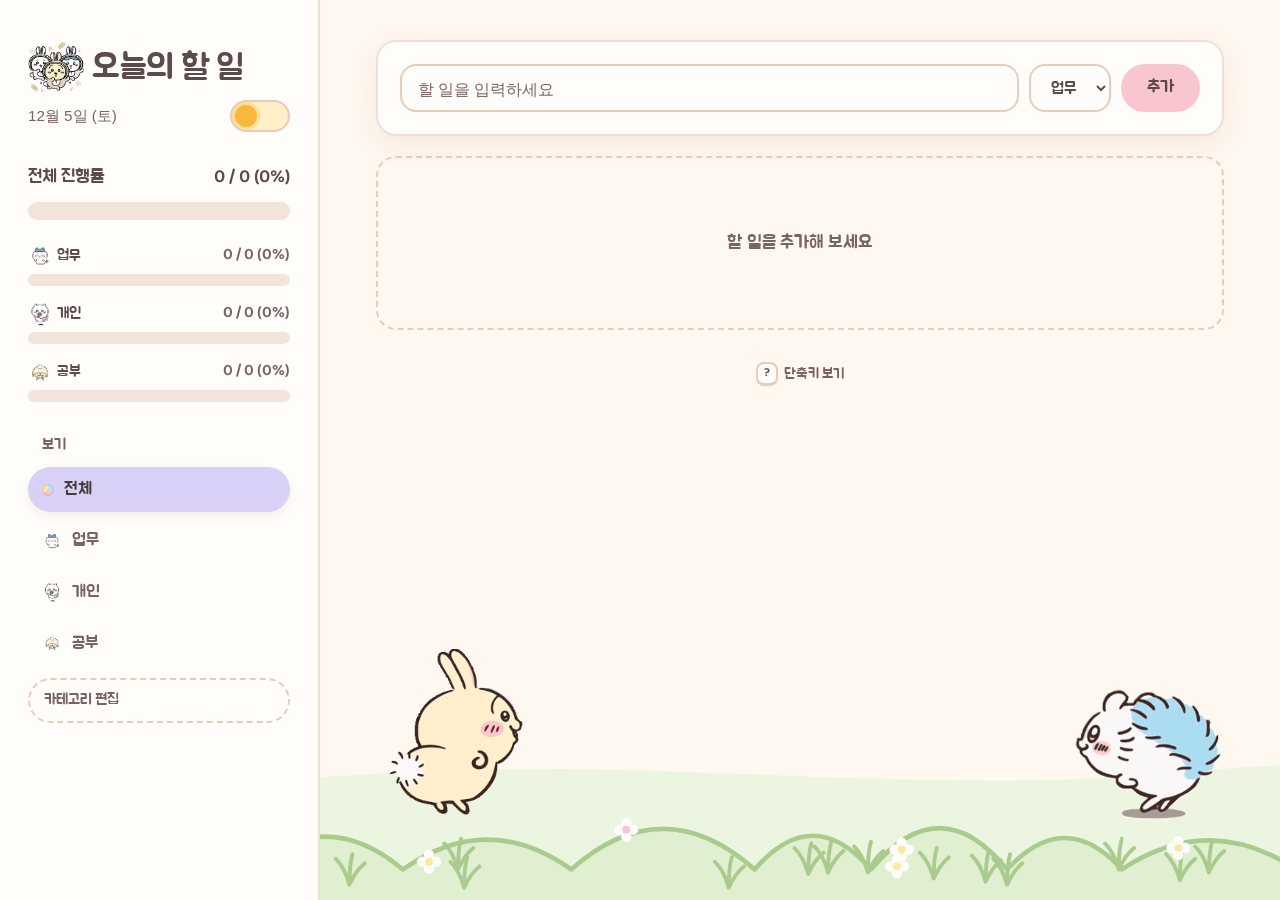
==== commit e1ab5947: "풀숲 친구 GIF 추가: 낮에는 토끼·다람쥐, 밤에는 고양이·노란 토끼 Co-Authored-By: Claude Opus 5.5 <noreply@anthropic.com>" ====
--- a/web_version/index.html
+++ b/web_version/index.html
@@ -32,6 +32,27 @@
       <path d="M332 150 q-3 -11 -9 -17 M332 150 q0 -13 2 -20 M332 150 q4 -9 10 -14 M1092 152 q-3 -11 -9 -17 M1092 152 q0 -13 2 -20 M1092 152 q4 -9 10 -14 M131 151 q-3 -11 -9 -17 M131 151 q0 -13 2 -20 M131 151 q4 -9 10 -14 M399 157 q-3 -11 -9 -17 M399 157 q0 -13 2 -20 M399 157 q4 -9 10 -14 M1238 150 q-3 -11 -9 -17 M1238 150 q0 -13 2 -20 M1238 150 q4 -9 10 -14 M960 160 q-3 -11 -9 -17 M960 160 q0 -13 2 -20 M960 160 q4 -9 10 -14 M912 156 q-3 -11 -9 -17 M912 156 q0 -13 2 -20 M912 156 q4 -9 10 -14 M1073 157 q-3 -11 -9 -17 M1073 157 q0 -13 2 -20 M1073 157 q4 -9 10 -14 M1321 159 q-3 -11 -9 -17 M1321 159 q0 -13 2 -20 M1321 159 q4 -9 10 -14 M1033 150 q-3 -11 -9 -17 M1033 150 q0 -13 2 -20 M1033 150 q4 -9 10 -14 M1366 152 q-3 -11 -9 -17 M1366 152 q0 -13 2 -20 M1366 152 q4 -9 10 -14 M946 158 q-3 -11 -9 -17 M946 158 q0 -13 2 -20 M946 158 q4 -9 10 -14 M843 152 q-3 -11 -9 -17 M843 152 q0 -13 2 -20 M843 152 q4 -9 10 -14 M530 160 q-3 -11 -9 -17 M530 160 q0 -13 2 -20 M530 160 q4 -9 10 -14 M480 166 q-3 -11 -9 -17 M480 166 q0 -13 2 -20 M480 166 q4 -9 10 -14 M601 150 q-3 -11 -9 -17 M601 150 q0 -13 2 -20 M601 150 q4 -9 10 -14 M153 153 q-3 -11 -9 -17 M153 153 q0 -13 2 -20 M153 153 q4 -9 10 -14 M830 153 q-3 -11 -9 -17 M830 153 q0 -13 2 -20 M830 153 q4 -9 10 -14 M605 162 q-3 -11 -9 -17 M605 162 q0 -13 2 -20 M605 162 q4 -9 10 -14 M146 150 q-3 -11 -9 -17 M146 150 q0 -13 2 -20 M146 150 q4 -9 10 -14 M1412 150 q-3 -11 -9 -17 M1412 150 q0 -13 2 -20 M1412 150 q4 -9 10 -14 M447 156 q-3 -11 -9 -17 M447 156 q0 -13 2 -20 M447 156 q4 -9 10 -14 M117 165 q-3 -11 -9 -17 M117 165 q0 -13 2 -20 M117 165 q4 -9 10 -14 M778 162 q-3 -11 -9 -17 M778 162 q0 -13 2 -20 M778 162 q4 -9 10 -14 M869 152 q-3 -11 -9 -17 M869 152 q0 -13 2 -20 M869 152 q4 -9 10 -14 M1169 156 q-3 -11 -9 -17 M1169 156 q0 -13 2 -20 M1169 156 q4 -9 10 -14" style="fill:none;stroke:var(--color-meadow-line);stroke-width:2.5;stroke-linecap:round"/>
       <g style="fill:var(--color-meadow-flower)"><circle cx="582" cy="140.5" r="3.4"/><circle cx="586.5" cy="145" r="3.4"/><circle cx="582" cy="149.5" r="3.4"/><circle cx="577.5" cy="145" r="3.4"/></g><circle cx="582" cy="145" r="2.6" style="fill:var(--color-study)"/><g style="fill:var(--color-meadow-flower)"><circle cx="711" cy="119.5" r="3.4"/><circle cx="715.5" cy="124" r="3.4"/><circle cx="711" cy="128.5" r="3.4"/><circle cx="706.5" cy="124" r="3.4"/></g><circle cx="711" cy="124" r="2.6" style="fill:var(--color-personal)"/><g style="fill:var(--color-meadow-flower)"><circle cx="305" cy="134.5" r="3.4"/><circle cx="309.5" cy="139" r="3.4"/><circle cx="305" cy="143.5" r="3.4"/><circle cx="300.5" cy="139" r="3.4"/></g><circle cx="305" cy="139" r="2.6" style="fill:var(--color-study)"/><g style="fill:var(--color-meadow-flower)"><circle cx="52" cy="122.5" r="3.4"/><circle cx="56.5" cy="127" r="3.4"/><circle cx="52" cy="131.5" r="3.4"/><circle cx="47.5" cy="127" r="3.4"/></g><circle cx="52" cy="127" r="2.6" style="fill:var(--color-personal)"/><g style="fill:var(--color-meadow-flower)"><circle cx="393" cy="154.5" r="3.4"/><circle cx="397.5" cy="159" r="3.4"/><circle cx="393" cy="163.5" r="3.4"/><circle cx="388.5" cy="159" r="3.4"/></g><circle cx="393" cy="159" r="2.6" style="fill:var(--color-study)"/><g style="fill:var(--color-meadow-flower)"><circle cx="1072" cy="131.5" r="3.4"/><circle cx="1076.5" cy="136" r="3.4"/><circle cx="1072" cy="140.5" r="3.4"/><circle cx="1067.5" cy="136" r="3.4"/></g><circle cx="1072" cy="136" r="2.6" style="fill:var(--color-study)"/><g style="fill:var(--color-meadow-flower)"><circle cx="888" cy="143.5" r="3.4"/><circle cx="892.5" cy="148" r="3.4"/><circle cx="888" cy="152.5" r="3.4"/><circle cx="883.5" cy="148" r="3.4"/></g><circle cx="888" cy="148" r="2.6" style="fill:var(--color-study)"/><g style="fill:var(--color-meadow-flower)"><circle cx="891" cy="132.5" r="3.4"/><circle cx="895.5" cy="137" r="3.4"/><circle cx="891" cy="141.5" r="3.4"/><circle cx="886.5" cy="137" r="3.4"/></g><circle cx="891" cy="137" r="2.6" style="fill:var(--color-study)"/><g style="fill:var(--color-meadow-flower)"><circle cx="1243" cy="138.5" r="3.4"/><circle cx="1247.5" cy="143" r="3.4"/><circle cx="1243" cy="147.5" r="3.4"/><circle cx="1238.5" cy="143" r="3.4"/></g><circle cx="1243" cy="143" r="2.6" style="fill:var(--color-study)"/><g style="fill:var(--color-personal)"><circle cx="413" cy="144.5" r="3.4"/><circle cx="417.5" cy="149" r="3.4"/><circle cx="413" cy="153.5" r="3.4"/><circle cx="408.5" cy="149" r="3.4"/></g><circle cx="413" cy="149" r="2.6" style="fill:var(--color-study)"/><g style="fill:var(--color-meadow-flower)"><circle cx="1211" cy="125.5" r="3.4"/><circle cx="1215.5" cy="130" r="3.4"/><circle cx="1211" cy="134.5" r="3.4"/><circle cx="1206.5" cy="130" r="3.4"/></g><circle cx="1211" cy="130" r="2.6" style="fill:var(--color-study)"/><g style="fill:var(--color-meadow-flower)"><circle cx="466" cy="147.5" r="3.4"/><circle cx="470.5" cy="152" r="3.4"/><circle cx="466" cy="156.5" r="3.4"/><circle cx="461.5" cy="152" r="3.4"/></g><circle cx="466" cy="152" r="2.6" style="fill:var(--color-personal)"/><g style="fill:var(--color-meadow-flower)"><circle cx="1279" cy="140.5" r="3.4"/><circle cx="1283.5" cy="145" r="3.4"/><circle cx="1279" cy="149.5" r="3.4"/><circle cx="1274.5" cy="145" r="3.4"/></g><circle cx="1279" cy="145" r="2.6" style="fill:var(--color-personal)"/><g style="fill:var(--color-meadow-flower)"><circle cx="180" cy="123.5" r="3.4"/><circle cx="184.5" cy="128" r="3.4"/><circle cx="180" cy="132.5" r="3.4"/><circle cx="175.5" cy="128" r="3.4"/></g><circle cx="180" cy="128" r="2.6" style="fill:var(--color-study)"/>
     </svg>
+    <!-- 낮 친구들: 토끼 · 다람쥐 (풀숲과 함께 밤에는 사라진다 · 움직임 줄이기 설정이면 멈춘 그림) -->
+    <picture class="meadow-friend meadow-friend--bunny">
+      <source srcset="images/meadow-bunny.png" media="(prefers-reduced-motion: reduce)">
+      <img src="images/meadow-bunny.gif" alt="" width="200" height="200" draggable="false">
+    </picture>
+    <picture class="meadow-friend meadow-friend--squirrel">
+      <source srcset="images/meadow-squirrel.png" media="(prefers-reduced-motion: reduce)">
+      <img src="images/meadow-squirrel.gif" alt="" width="180" height="180" draggable="false">
+    </picture>
+  </div>
+
+  <!-- 밤 친구들: 고양이 · 노란 토끼 (밤에만 보인다) -->
+  <div class="night-friends" aria-hidden="true">
+    <picture class="meadow-friend meadow-friend--cat">
+      <source srcset="images/meadow-cat.png" media="(prefers-reduced-motion: reduce)">
+      <img src="images/meadow-cat.gif" alt="" width="170" height="170" draggable="false">
+    </picture>
+    <picture class="meadow-friend meadow-friend--yellow">
+      <source srcset="images/meadow-yellow.png" media="(prefers-reduced-motion: reduce)">
+      <img src="images/meadow-yellow.gif" alt="" width="180" height="180" draggable="false">
+    </picture>
   </div>
 
   <div class="app">
--- a/web_version/style.css
+++ b/web_version/style.css
@@ -113,6 +113,7 @@
   --color-meadow-line: #a9cb8e;
   --color-meadow-flower: #fffdfa;
   --meadow-opacity: 1;
+  --night-friends-opacity: 0;
 
   /* 전체 탭 (라벤더) */
   --color-all: #d9d0f7;
@@ -216,6 +217,7 @@
 
   --color-all: #b9b0e8;
   --meadow-opacity: 0;
+  --night-friends-opacity: 1;
   --icon-filter: brightness(0.9) saturate(0.9);
 
   --color-switch-track: #343c6e;
@@ -1275,7 +1277,7 @@
   left: 0;
   right: 0;
   bottom: 0;
-  height: 170px;
+  height: 260px;
   z-index: -1;
   pointer-events: none;
   opacity: var(--meadow-opacity);
@@ -1290,7 +1292,7 @@
 
 @media (max-width: 480px) {
   .meadow {
-    height: 120px;
+    height: 180px;
   }
 
   .category-row {
@@ -1319,7 +1321,7 @@
 
 /* 마지막 내용이 풀숲에 가리지 않도록 */
 .main-inner {
-  padding-bottom: 150px;
+  padding-bottom: 240px;
 }
 
 @media (max-width: 899px) {
@@ -1340,6 +1342,87 @@
     width: auto;
     margin-top: 0;
     padding: 6px 14px;
+  }
+}
+
+/* 풀숲 친구들
+   - 낮(.meadow 안): 토끼(오른쪽을 봄)는 왼쪽 끝, 다람쥐(왼쪽을 봄)는 오른쪽 끝 — 둘 다 가운데를 바라본다
+   - 밤(.night-friends): 고양이는 왼쪽, 노란 토끼는 오른쪽. 밤에는 풀숲이 없으므로 화면 바닥에 선다 */
+.night-friends {
+  position: fixed;
+  left: 0;
+  right: 0;
+  bottom: 0;
+  height: 260px;
+  z-index: -1;
+  pointer-events: none;
+  opacity: var(--night-friends-opacity);
+  transition: opacity 0.6s ease;
+}
+
+.meadow-friend {
+  position: absolute;
+  bottom: var(--friend-bottom, 66px);
+  width: var(--friend-size, 180px);
+}
+
+.meadow-friend img {
+  display: block;
+  width: 100%;
+  height: auto;
+  user-select: none;
+}
+
+.meadow-friend--bunny {
+  --friend-size: 190px;
+  --friend-bottom: 70px;
+  left: calc(var(--meadow-start, 0px) + 3%);
+}
+
+.meadow-friend--squirrel {
+  --friend-size: 175px;
+  --friend-bottom: 68px;
+  right: 3%;
+}
+
+.meadow-friend--cat {
+  --friend-size: 230px;
+  --friend-bottom: 20px;
+  left: calc(var(--meadow-start, 0px) + 3%);
+}
+
+.meadow-friend--yellow {
+  --friend-size: 240px;
+  --friend-bottom: 20px;
+  right: 3%;
+}
+
+@media (max-width: 899px) {
+  .meadow-friend--bunny { --friend-size: 140px; }
+  .meadow-friend--squirrel { --friend-size: 130px; }
+  .meadow-friend--cat { --friend-size: 170px; }
+  .meadow-friend--yellow { --friend-size: 175px; }
+}
+
+@media (max-width: 480px) {
+  .meadow {
+    --friend-bottom: 40px;
+  }
+
+  .meadow-friend--bunny { --friend-size: 100px; --friend-bottom: 40px; left: 2%; }
+  .meadow-friend--squirrel { --friend-size: 96px; --friend-bottom: 40px; right: 2%; }
+  .meadow-friend--cat { --friend-size: 124px; --friend-bottom: 12px; left: 2%; }
+  .meadow-friend--yellow { --friend-size: 128px; --friend-bottom: 12px; right: 2%; }
+}
+
+/* 데스크톱에서는 왼쪽 사이드바가 풀숲 왼쪽을 가리므로 친구들은 본문 쪽에서 시작한다 */
+:root {
+  --meadow-start: var(--sidebar-width);
+}
+
+@media (max-width: 899px) {
+  :root {
+    --meadow-start: 0px;
   }
 }
 
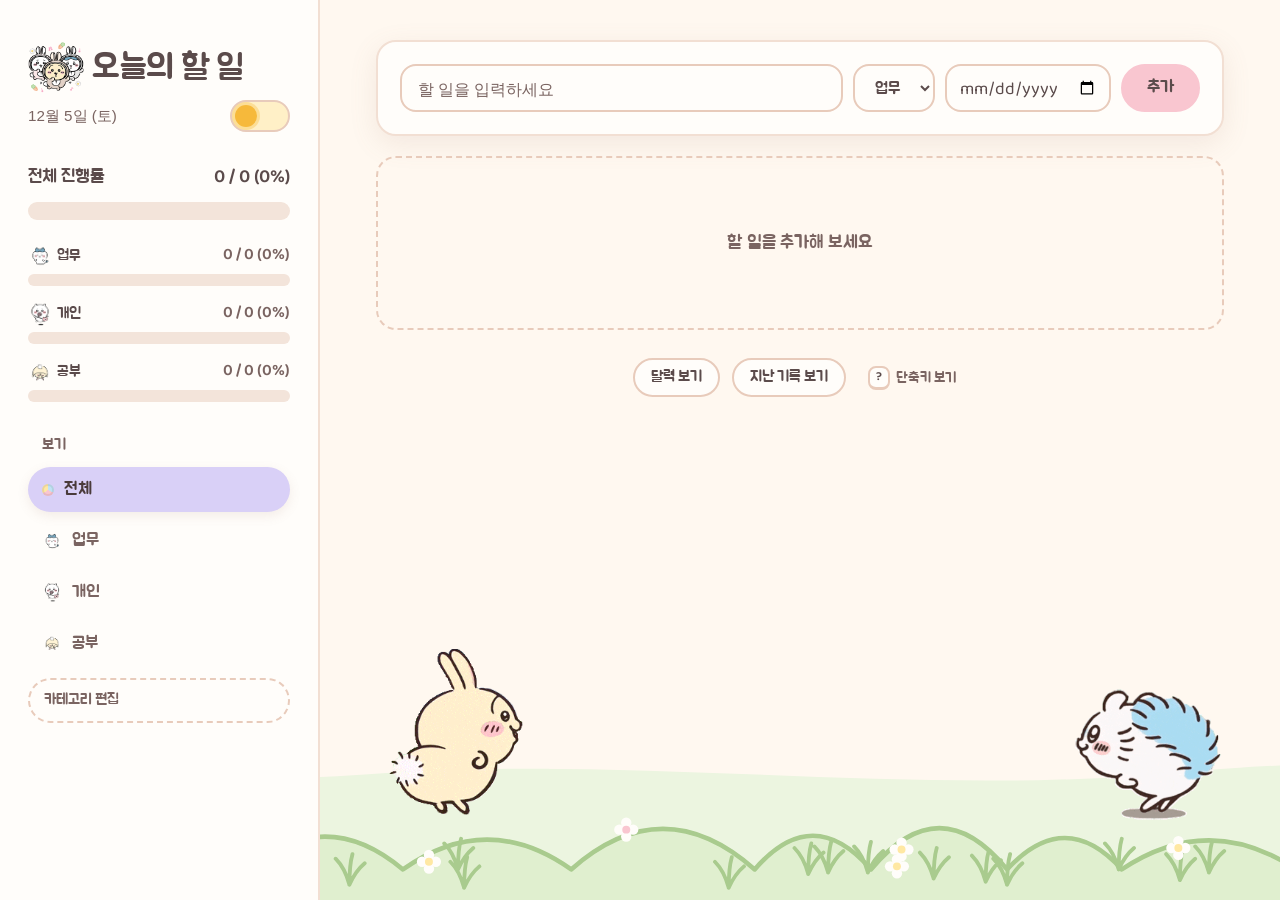
==== commit 0d01ee4d: "지난 기록, 마감일, 달력 추가 - 지난 기록: 날짜별로 추가·완료한 할 일 보기 (H 키), 완료 시각 저장 - 마감일: 추가·수정할 때 날짜 선택, 목록에 오늘/내일/지남 표시" ====
--- a/web_version/index.html
+++ b/web_version/index.html
@@ -102,6 +102,8 @@
 
             <label for="todo-category" class="visually-hidden">카테고리</label>
             <select id="todo-category" class="todo-select"></select>
+            <label for="todo-due" class="visually-hidden">마감일 (선택)</label>
+            <input type="date" id="todo-due" class="todo-due" title="마감일 (선택)">
 
             <button type="submit" class="btn btn-primary">추가</button>
           </form>
@@ -110,7 +112,11 @@
         <section aria-label="할 일 목록">
           <ul class="todo-list" id="todo-list"></ul>
         </section>
-        <button type="button" class="shortcut-hint" id="help-open"><kbd>?</kbd> 단축키 보기</button>
+        <div class="page-links">
+          <button type="button" class="history-open" id="calendar-open">달력 보기</button>
+          <button type="button" class="history-open" id="history-open">지난 기록 보기</button>
+          <button type="button" class="shortcut-hint" id="help-open"><kbd>?</kbd> 단축키 보기</button>
+        </div>
 
       </div>
     </main>
@@ -150,6 +156,35 @@
     <p class="category-error" id="category-error" role="alert" hidden></p>
   </dialog>
 
+  <!-- 지난 기록: 날짜별로 추가·완료한 할 일 (H 키 또는 아래 버튼) -->
+  <dialog class="help-dialog history-dialog" id="history-dialog" aria-labelledby="history-title">
+    <div class="help-head">
+      <h2 class="help-title" id="history-title">지난 기록</h2>
+      <button type="button" class="btn btn-ghost" id="history-close">닫기</button>
+    </div>
+    <p class="category-note">날짜별로 추가하고 완료한 할 일을 모아 보여 줘요. 삭제한 할 일은 기록에서도 빠져요.</p>
+    <div class="history-list" id="history-list"></div>
+  </dialog>
+
+  <!-- 달력: 마감일별 할 일 (C 키 또는 아래 버튼) -->
+  <dialog class="help-dialog calendar-dialog" id="calendar-dialog" aria-labelledby="calendar-title">
+    <div class="help-head">
+      <h2 class="help-title" id="calendar-title">달력</h2>
+      <button type="button" class="btn btn-ghost" id="calendar-close">닫기</button>
+    </div>
+    <div class="calendar-nav">
+      <button type="button" class="btn btn-ghost calendar-arrow" id="calendar-prev" aria-label="이전 달">‹</button>
+      <p class="calendar-month" id="calendar-month" aria-live="polite"></p>
+      <button type="button" class="btn btn-ghost calendar-arrow" id="calendar-next" aria-label="다음 달">›</button>
+      <button type="button" class="btn btn-ghost calendar-today-btn" id="calendar-today">오늘</button>
+    </div>
+    <div class="calendar-weekdays" aria-hidden="true">
+      <span>일</span><span>월</span><span>화</span><span>수</span><span>목</span><span>금</span><span>토</span>
+    </div>
+    <div class="calendar-days" id="calendar-days"></div>
+    <div class="calendar-detail" id="calendar-detail" aria-live="polite"></div>
+  </dialog>
+
   <!-- 화면 아래 안내들 -->
   <div class="toast-stack">
     <!-- 삭제 되돌리기 (5초) -->
--- a/web_version/style.css
+++ b/web_version/style.css
@@ -1426,6 +1426,345 @@
   }
 }
 
+/* ---------- 지난 기록 ---------- */
+
+.page-links {
+  display: flex;
+  align-items: center;
+  justify-content: center;
+  flex-wrap: wrap;
+  gap: 8px 12px;
+  margin-top: 8px;
+}
+
+.page-links .shortcut-hint {
+  margin-top: 0;
+}
+
+.history-open {
+  padding: 6px 16px;
+  background: var(--color-surface);
+  border: var(--border-width) solid var(--color-border-strong);
+  border-radius: var(--radius-pill);
+  color: var(--color-text);
+  font-family: var(--font-round);
+  font-size: 0.95rem;
+  cursor: pointer;
+  transition: transform 0.15s ease, background-color 0.15s ease;
+}
+
+.history-open:hover {
+  background: var(--color-surface-soft);
+  transform: scale(1.04);
+}
+
+.history-open:focus-visible {
+  outline: 3px solid var(--color-accent-strong);
+  outline-offset: 2px;
+}
+
+.history-dialog {
+  width: min(620px, calc(100% - 32px));
+}
+
+.history-list {
+  display: flex;
+  flex-direction: column;
+  gap: 14px;
+}
+
+.history-day {
+  padding: 14px 16px;
+  background: var(--color-surface);
+  border: var(--border-width) solid var(--color-border);
+  border-radius: var(--radius-sm);
+}
+
+.history-day-head {
+  display: flex;
+  align-items: baseline;
+  justify-content: space-between;
+  flex-wrap: wrap;
+  gap: 4px 12px;
+}
+
+.history-day-title {
+  margin: 0;
+  font-family: var(--font-round);
+  font-size: 1.1rem;
+  font-weight: 400;
+}
+
+.history-tag {
+  display: inline-block;
+  padding: 0 10px;
+  background: var(--color-all);
+  border-radius: var(--radius-pill);
+  color: var(--color-text-on-category);
+  font-size: 0.8rem;
+  vertical-align: middle;
+}
+
+.history-summary {
+  color: var(--color-text-muted);
+  font-family: var(--font-round);
+  font-size: 0.9rem;
+  font-variant-numeric: tabular-nums;
+}
+
+.history-group-title {
+  margin: 12px 0 6px;
+  color: var(--color-text-muted);
+  font-family: var(--font-round);
+  font-size: 0.9rem;
+  font-weight: 400;
+}
+
+.history-items {
+  list-style: none;
+  margin: 0;
+  padding: 0;
+  display: flex;
+  flex-direction: column;
+  gap: 6px;
+}
+
+.history-item {
+  display: flex;
+  align-items: center;
+  gap: 8px;
+  font-family: var(--font-content);
+}
+
+.history-item .badge {
+  flex: 0 0 auto;
+  margin-left: 0; /* 모바일 할 일 배지의 들여쓰기를 따르지 않는다 */
+  font-size: 0.78rem;
+}
+
+.history-item-text {
+  min-width: 0;
+  overflow-wrap: anywhere;
+}
+
+.history-item-done {
+  flex: 0 0 auto;
+  margin-left: auto;
+  color: var(--color-text-muted);
+  font-family: var(--font-round);
+  font-size: 0.8rem;
+}
+
+.history-empty {
+  margin: 8px 0;
+  color: var(--color-text-muted);
+  text-align: center;
+}
+
+/* ---------- 마감일 · 달력 ---------- */
+
+.todo-due,
+.todo-edit-due {
+  flex: 0 0 auto;
+  min-width: 0;
+  background: var(--color-surface);
+  border: var(--border-width) solid var(--color-border-strong);
+  border-radius: var(--radius-sm);
+  color: var(--color-text);
+  font-family: var(--font-content);
+  cursor: pointer;
+}
+
+.todo-due {
+  height: 48px;
+  padding: 0 12px;
+}
+
+.todo-edit-due {
+  height: 40px;
+  padding: 0 10px;
+}
+
+.todo-due:focus,
+.todo-edit-due:focus,
+.calendar-day:focus-visible {
+  outline: 3px solid var(--color-accent-strong);
+  outline-offset: 2px;
+}
+
+/* 목록의 마감일 칩 */
+.due-chip {
+  flex: 0 0 auto;
+  padding: 1px 10px;
+  border: var(--border-width) solid var(--color-border-strong);
+  border-radius: var(--radius-pill);
+  color: var(--color-text-muted);
+  font-family: var(--font-round);
+  font-size: 0.8rem;
+  font-variant-numeric: tabular-nums;
+  white-space: nowrap;
+}
+
+.due-chip.is-soon {
+  border-color: var(--color-accent);
+  color: var(--color-text);
+}
+
+.due-chip.is-today {
+  border-color: var(--color-accent-strong);
+  color: var(--color-text);
+}
+
+.due-chip.is-overdue {
+  border-color: var(--color-danger);
+  color: var(--color-danger);
+}
+
+/* 달력 */
+.calendar-dialog {
+  width: min(560px, calc(100% - 32px));
+}
+
+.calendar-nav {
+  display: flex;
+  align-items: center;
+  gap: 6px;
+  margin-bottom: 10px;
+}
+
+.calendar-month {
+  flex: 1;
+  margin: 0;
+  text-align: center;
+  font-family: var(--font-round);
+  font-size: 1.15rem;
+  font-variant-numeric: tabular-nums;
+}
+
+.calendar-arrow {
+  padding: 0 12px;
+  font-size: 1.5rem;
+  line-height: 1.3;
+}
+
+.calendar-weekdays,
+.calendar-days {
+  display: grid;
+  grid-template-columns: repeat(7, minmax(0, 1fr));
+  gap: 4px;
+}
+
+.calendar-weekdays {
+  margin-bottom: 4px;
+  color: var(--color-text-muted);
+  font-family: var(--font-round);
+  font-size: 0.85rem;
+  text-align: center;
+}
+
+.calendar-day {
+  display: flex;
+  flex-direction: column;
+  align-items: center;
+  gap: 4px;
+  min-height: 58px;
+  padding: 6px 2px;
+  background: var(--color-surface);
+  border: var(--border-width) solid var(--color-border);
+  border-radius: 12px;
+  color: var(--color-text);
+  font-family: var(--font-round);
+  font-variant-numeric: tabular-nums;
+  cursor: pointer;
+}
+
+.calendar-day:hover {
+  background: var(--color-surface-soft);
+}
+
+.calendar-day.is-past {
+  color: var(--color-text-muted);
+}
+
+.calendar-day.is-today {
+  border-color: var(--color-accent-strong);
+}
+
+.calendar-day[aria-pressed="true"] {
+  background: var(--color-all);
+  border-color: var(--color-all);
+  color: var(--color-text-on-category);
+}
+
+.calendar-dots {
+  display: flex;
+  flex-wrap: wrap;
+  justify-content: center;
+  align-items: center;
+  gap: 3px;
+}
+
+.calendar-dot {
+  width: 8px;
+  height: 8px;
+  border-radius: 50%;
+  background: var(--cat-color, var(--color-progress-fill));
+  box-shadow: inset 0 0 0 1.5px var(--color-progress-edge);
+}
+
+/* 완료한 할 일은 속이 빈 동그라미 */
+.calendar-dot.is-done {
+  background: transparent;
+  box-shadow: inset 0 0 0 2px var(--cat-color, var(--color-progress-fill));
+}
+
+.calendar-more {
+  font-size: 0.7rem;
+}
+
+.calendar-detail {
+  margin-top: 14px;
+  padding: 14px 16px;
+  background: var(--color-surface);
+  border: var(--border-width) solid var(--color-border);
+  border-radius: var(--radius-sm);
+}
+
+.calendar-detail .history-items {
+  margin-top: 10px;
+}
+
+@media (max-width: 480px) {
+  /* 입력 영역: 1줄 할 일 · 2줄 카테고리 + 마감일(날짜가 잘리지 않게 넓게) · 3줄 추가 버튼 */
+  .todo-form .todo-select {
+    flex: 2 1 0;
+  }
+
+  .todo-form .todo-due {
+    flex: 3 1 0;
+    height: 44px;
+    padding: 0 8px;
+  }
+
+  .todo-form .btn-primary {
+    flex: 1 0 100%;
+  }
+
+  .todo-edit-due {
+    flex: 1 1 0;
+  }
+
+  .calendar-day {
+    min-height: 46px;
+    padding: 4px 1px;
+  }
+
+  .calendar-dot {
+    width: 6px;
+    height: 6px;
+  }
+}
+
 /* ---------- 움직임 줄이기 ---------- */
 
 @media (prefers-reduced-motion: reduce) {
@@ -1440,7 +1779,8 @@
   .btn:active,
   .filter-btn:hover,
   .theme-switch:hover,
-  .toast-button:hover {
+  .toast-button:hover,
+  .history-open:hover {
     transform: none;
   }
 }
